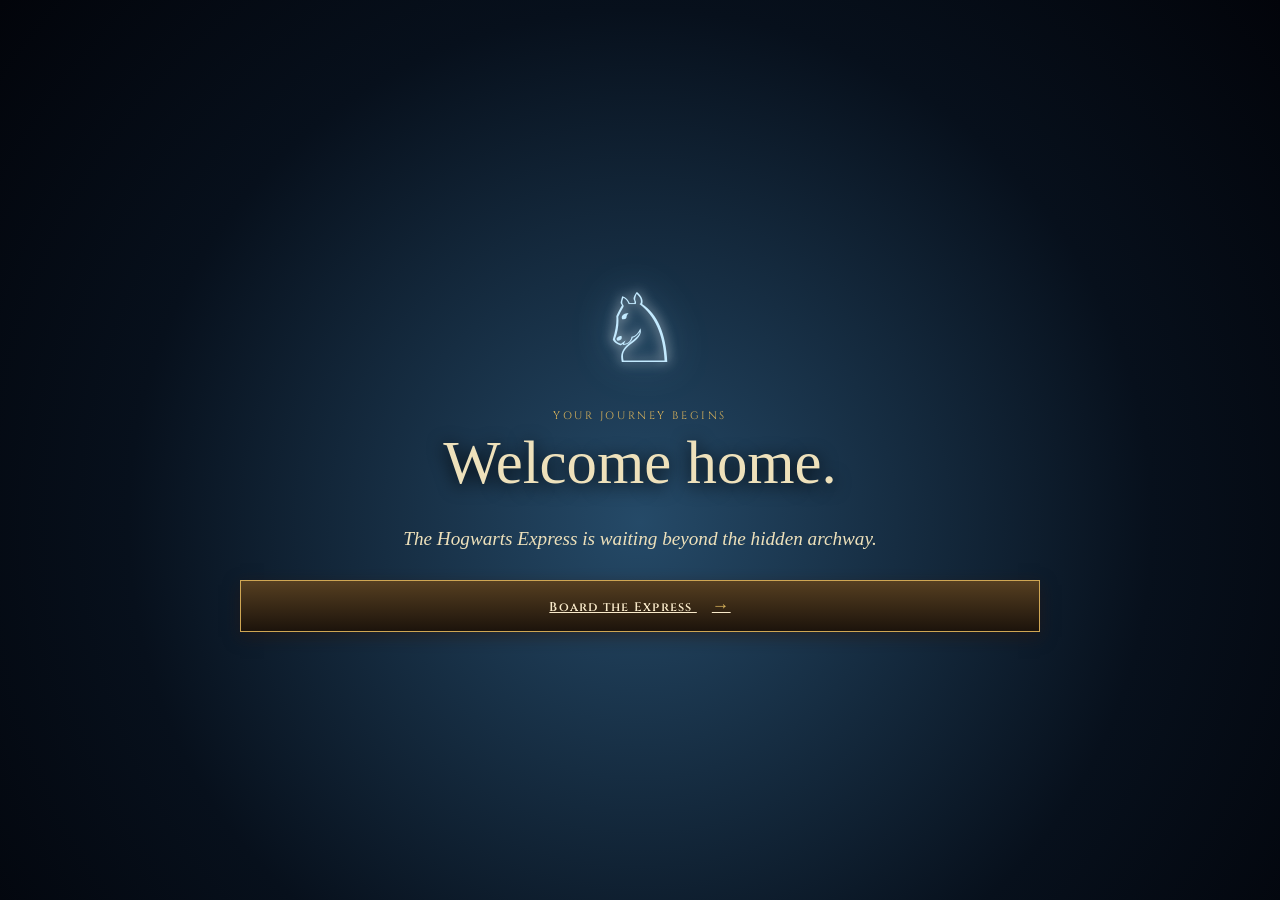
==== journey.html @ 6a957dc5 "Add initial HTML pages and styles for Hogwarts journey and sorting ceremony - Created journey.html f" ====
<!doctype html><html lang="en"><head><meta charset="UTF-8"><meta name="viewport" content="width=device-width,initial-scale=1"><title>Begin Your Journey</title><link rel="preconnect" href="https://fonts.googleapis.com"><link rel="preconnect" href="https://fonts.gstatic.com" crossorigin><link href="https://fonts.googleapis.com/css2?family=Cinzel:wght@500;600;700&family=IM+Fell+English:ital@0;1&family=Parisienne&display=swap" rel="stylesheet"><link rel="stylesheet" href="style.css"><link rel="stylesheet" href="pages.css"></head><body><main class="page-stage journey-stage"><section class="finale standalone"><div class="patronus">♘</div><p class="eyebrow">YOUR JOURNEY BEGINS</p><h1 id="houseWelcome">Welcome home.</h1><p>The Hogwarts Express is waiting beyond the hidden archway.</p><a class="journey-button" href="platform.html">Board the Express <span>→</span></a></section></main><script>const h=new URLSearchParams(location.search).get('house');if(h){document.body.classList.add(h);document.querySelector('#houseWelcome').textContent=`Welcome to ${h[0].toUpperCase()+h.slice(1)}.`}</script></body></html>
---- style.css ----
:root{--gold:#d9b35b;--cream:#eee1bb;--ink:#22160d;--house:#7a1e27}*{box-sizing:border-box}body{margin:0;min-height:100vh;overflow:hidden;background:#02040c;color:var(--cream);font-family:Cinzel,serif}.scene{position:relative;min-height:100vh;overflow:hidden;background:radial-gradient(circle at 72% 17%,#334165 0 1%,transparent 15%),radial-gradient(ellipse at bottom,#17213a,#070b19 55%,#02030a);transition:background 1s}.stars{position:absolute;inset:0;background-image:radial-gradient(#fff 1px,transparent 1.8px),radial-gradient(#b8d4ff 1px,transparent 1.5px);background-size:95px 95px,137px 137px;opacity:.65;animation:twinkle 4s infinite}.moon{position:absolute;top:8%;right:16%;width:clamp(100px,15vw,210px);aspect-ratio:1;border-radius:50%;background:radial-gradient(circle at 37% 31%,#fffbe4,#e3ddc3 35%,#a8a28f 67%,#716f6a);box-shadow:0 0 38px #ecf2ff80,0 0 120px #7894d755}.cloud,.fog{position:absolute;border-radius:50%;filter:blur(20px);background:#b7c8e526}.cloud{width:45vw;height:12vh}.cloud.one{top:18%;left:-12%;animation:drift 20s linear infinite}.cloud.two{top:35%;right:-20%;animation:drift 25s linear infinite reverse}.fog{bottom:0;width:70vw;height:18vh;animation:drift 18s ease-in-out infinite alternate}.castle{position:absolute;bottom:17%;left:50%;width:min(64vw,720px);height:29vh;transform:translateX(-50%);background:#050713;clip-path:polygon(0 100%,0 70%,6% 70%,6% 53%,10% 53%,12% 21%,15% 53%,20% 53%,20% 70%,27% 70%,27% 36%,31% 36%,33% 4%,36% 36%,43% 36%,43% 58%,51% 58%,51% 26%,55% 26%,57% 0,59% 26%,64% 26%,64% 51%,70% 51%,70% 31%,74% 31%,76% 9%,78% 31%,83% 31%,83% 61%,91% 61%,91% 43%,94% 43%,96% 20%,98% 43%,100% 43%,100% 100%)}.castle i{position:absolute;width:4px;height:7px;background:#f4c96e;box-shadow:0 0 7px #f4c96e}.castle i:nth-child(1){left:33%;top:48%}.castle i:nth-child(2){left:47%;top:57%}.castle i:nth-child(3){left:58%;top:38%}.castle i:nth-child(4){left:73%;top:49%}.castle i:nth-child(5){left:15%;top:67%}.castle i:nth-child(6){left:87%;top:62%}.candles span{position:absolute;width:3px;height:26px;background:#e8d9a5;box-shadow:0 -11px 12px 5px #ffc765a8,0 0 14px #ffe7a5;animation:float 4s ease-in-out infinite}.candles span:nth-child(1){left:10%;top:26%}.candles span:nth-child(2){left:22%;top:14%;animation-delay:-1s}.candles span:nth-child(3){right:27%;top:39%;animation-delay:-2s}.candles span:nth-child(4){right:8%;top:28%;animation-delay:-3s}.candles span:nth-child(5){left:39%;top:19%}.masthead{position:absolute;z-index:3;top:36px;left:50%;transform:translateX(-50%);text-align:center;letter-spacing:.26em;text-shadow:0 2px 15px #000}.masthead p{margin:0;font-size:clamp(.65rem,1.2vw,.9rem)}.masthead small,.arrival-note,.open-hint{font:italic .85rem 'IM Fell English',serif}.masthead>span{color:var(--gold);font-size:1.45rem}.arrival-note,.open-hint{position:absolute;z-index:6;bottom:8vh;left:0;width:100%;margin:0;text-align:center;font-size:clamp(1rem,2vw,1.25rem);letter-spacing:.08em;transition:opacity .5s}.owl-flight{position:absolute;z-index:5;top:-15vh;left:3vw;width:180px;height:185px;transform:scale(.1);opacity:0;animation:owl-approach 7.5s cubic-bezier(.16,.72,.32,1) 1.4s forwards}.owl{position:absolute;inset:0;filter:drop-shadow(0 10px 11px #0009)}.owl-body{position:absolute;z-index:2;left:42px;top:25px;width:95px;height:103px;border-radius:48%;background:radial-gradient(circle at 35% 22%,#fff 0 5%,#dce0df 43%,#a4a9ae);box-shadow:inset -14px -8px 16px #6e747a70}.owl-face{position:absolute;left:14px;top:14px;width:66px;height:47px;border-radius:50%;background:#f5f2e7}.eye{position:absolute;top:12px;width:18px;height:18px;border:4px solid #d0a642;border-radius:50%;background:#16130e;box-shadow:inset 4px 3px #fff,0 0 7px #e5b84b}.left-eye{left:10px}.right-eye{right:10px}.beak{position:absolute;left:28px;bottom:-3px;border-left:6px solid transparent;border-right:6px solid transparent;border-top:11px solid #bd9a64}.wing{position:absolute;z-index:1;top:20px;width:70px;height:115px;border-radius:65% 15% 55% 40%;background:linear-gradient(90deg,#aeb4b6,#f6f5ee 72%,#92989e);transform-origin:50% 15%;animation:flap .55s ease-in-out infinite alternate}.wing.left{left:0;transform:rotate(-29deg)}.wing.right{right:0;transform:scaleX(-1) rotate(-29deg);animation-delay:-.22s}.talons{position:absolute;z-index:3;left:82px;bottom:3px;width:23px;height:21px;border-bottom:2px solid #8b7654;border-radius:50%}.delivered-envelope{position:absolute;z-index:5;left:46px;top:122px;width:104px;height:70px;padding:15px 7px 3px;background:#e4cb95;border:1px solid #8f6e42;color:#382514;text-align:center;font:10px 'IM Fell English',serif;box-shadow:0 8px 10px #0007;transform:rotate(-5deg)}.delivered-envelope b,.card-wax{position:absolute;display:grid;place-items:center;border-radius:50%;color:#e9b7a0;background:#722027;box-shadow:inset 2px 2px #bf625a80,0 1px 3px #0008;font:bold 12px 'IM Fell English',serif}.delivered-envelope b{bottom:6px;left:45px;width:18px;height:18px}.feather{position:absolute;color:#f1f3ec;font-size:15px;opacity:0;animation:feather 2s ease-in infinite}.feather.one{left:-35px;top:70px}.feather.two{right:-25px;top:60px;animation-delay:1s}.experience{position:relative;z-index:9;min-height:100vh;display:grid;place-items:center;pointer-events:none}.envelope-card{position:absolute;top:52%;left:50%;width:270px;height:174px;border:0;background:linear-gradient(145deg,#ebd8a1,#c8a56c);box-shadow:0 21px 28px #000a;transform:translate(-50%,-50%) scale(.7);opacity:0;cursor:pointer;pointer-events:auto;transition:.3s;animation:deliver .8s ease-out 8.5s forwards}.envelope-card:before,.card-flap{content:"";position:absolute;inset:0;background:linear-gradient(35deg,transparent 49%,#a77d48 50% 51%,transparent 52%),linear-gradient(-35deg,transparent 49%,#a77d48 50% 51%,transparent 52%)}.card-flap{clip-path:polygon(0 0,100% 0,50% 60%);background:#e4cc91;border-bottom:1px solid #a77d48}.card-letter{position:absolute;z-index:2;top:29px;left:30px;width:210px;height:112px;padding-top:57px;color:#543718;background:#f5ebc9;font:italic 1rem 'IM Fell English',serif;transition:.35s}.card-wax{z-index:4;left:calc(50% - 18px);top:77px;width:36px;height:36px}.envelope-card:hover{transform:translate(-50%,-54%) scale(.75);filter:brightness(1.12) drop-shadow(0 0 18px #eecf75)}.envelope-card:hover .card-letter{transform:translateY(-24px)}.open-hint{bottom:calc(50% - 145px);opacity:0;animation:show 1s ease 9s forwards}.letter{position:absolute;z-index:12;top:50%;left:50%;width:min(630px,90vw);max-height:88vh;overflow:auto;padding:42px clamp(29px,7vw,70px);color:var(--ink);background:radial-gradient(#8b633619 1px,transparent 1px),linear-gradient(90deg,#e2c993,#f8edca 7%,#f5e8c2 93%,#d8b879);background-size:5px 5px,100%;box-shadow:0 24px 60px #000c;opacity:0;pointer-events:none;transform:translate(-50%,-46%) scale(.3) rotate(-8deg);transition:.75s cubic-bezier(.15,.9,.3,1)}.letter:before{content:"";position:absolute;inset:9px;border:1px solid #a47740;pointer-events:none}.letter.is-open{opacity:1;pointer-events:auto;transform:translate(-50%,-50%) scale(1) rotate(-.4deg)}.letter-crest{position:relative;color:#8b652f;text-align:center;font-size:1.65rem}.letter-crest small{display:inline-grid;place-items:center;width:34px;height:34px;margin:0 8px;border:2px solid #8b652f;border-radius:50%;font-size:1rem}.letter-kicker{position:relative;margin:9px 0 27px;text-align:center;font-size:.65rem;font-weight:bold;letter-spacing:.12em}.letter-copy{position:relative;font:1.24rem/1.42 'IM Fell English',serif}.letter-copy p{margin:0 0 17px}.date{text-align:right;font-size:.9rem}.salutation{font-size:1.35rem}.signature{margin-top:29px!important}.signature span{font:2.1rem Parisienne,cursive;color:#563217}.ink-line{opacity:0}.letter.is-open .ink-line{animation:ink 1s steps(34,end) forwards}.letter.is-open .ink-line:nth-child(1){animation-delay:.65s}.letter.is-open .ink-line:nth-child(2){animation-delay:1.4s}.letter.is-open .ink-line:nth-child(3){animation-delay:2.2s}.letter.is-open .ink-line:nth-child(4){animation-delay:3.1s}.letter.is-open .ink-line:nth-child(5){animation-delay:3.8s}.letter-close{position:absolute;right:17px;top:13px;z-index:3;border:0;background:transparent;color:#624421;font-size:1.8rem;cursor:pointer}.journey-button{position:relative;display:block;margin:30px auto 0;padding:13px 22px;border:1px solid #cfa653;color:#f9eaca;background:linear-gradient(#563f21,#1c130b);font:600 .78rem Cinzel,serif;letter-spacing:.1em;cursor:pointer;box-shadow:0 5px 15px #2b160d80;transition:.25s}.journey-button:hover{transform:translateY(-3px)}.journey-button span{padding-left:15px;color:var(--gold);font-size:1.1rem}.sorting,.finale{position:absolute;z-index:11;top:50%;left:50%;width:min(800px,92vw);text-align:center;opacity:0;pointer-events:none;transform:translate(-50%,-46%) scale(.9);transition:.7s}.sorting.is-visible,.finale.is-visible{opacity:1;pointer-events:auto;transform:translate(-50%,-50%) scale(1)}.eyebrow{color:var(--gold);font-size:.67rem;letter-spacing:.24em}.sorting h1,.finale h1{margin:10px 0 34px;font:clamp(2rem,5vw,3.8rem)/1 'IM Fell English',serif;text-shadow:0 3px 18px #000}.house-grid{display:grid;grid-template-columns:repeat(4,1fr);gap:14px}.house-grid button{min-height:170px;border:1px solid #ffffff32;color:#f9edcf;background:#11182bc9;cursor:pointer;transition:.25s}.house-grid button:hover{transform:translateY(-8px);border-color:#e7c26e}.house-grid b{display:grid;place-items:center;width:48px;height:48px;margin:0 auto 12px;border:1px solid #e4c36e;border-radius:50%;color:#e4c36e;font:1.8rem 'IM Fell English',serif}.house-grid span,.house-grid small{display:block}.house-grid small{margin-top:5px;color:#c9bd9d;font:italic .8rem 'IM Fell English',serif}.finale p:not(.eyebrow){font:italic 1.2rem 'IM Fell English',serif}.patronus{color:#c3eaff;font-size:6rem;text-shadow:0 0 12px #fff,0 0 38px #74ccff;animation:patronus 2s infinite}.platform{position:absolute;z-index:20;inset:0;display:grid;place-content:center;text-align:center;opacity:0;pointer-events:none;background:radial-gradient(ellipse at 48% 52%,#593b2c,#19111a 52%,#050409)}.platform.is-visible{opacity:1;pointer-events:auto;transition:1.2s}.platform-sign{margin:auto;width:104px;height:104px;border:5px solid #eee1ba;border-radius:50%;color:#eee1ba;background:#241f42;font:4rem/92px 'IM Fell English',serif}.platform-sign span{font-size:1.8rem}.train{display:flex;gap:8px;margin:45px 0 15px}.train i{display:block;width:120px;height:68px;border:4px solid #8e4434;border-radius:12px 18px 0 0;background:linear-gradient(#4a2022 0 20%,#b48556 22% 28%,#1c1113 30%)}.platform p{font:italic 1.3rem 'IM Fell English',serif}@keyframes owl-approach{0%{opacity:0;transform:scale(.08)}10%{opacity:1}55%{transform:translate(45vw,30vh) scale(.55)}78%,91%{opacity:1;transform:translate(41vw,37vh) scale(1)}100%{opacity:0;transform:translate(82vw,8vh) scale(.7)}}@keyframes flap{to{transform:rotate(24deg)}}@keyframes feather{30%{opacity:.8}100%{transform:translate(-40px,100px) rotate(220deg);opacity:0}}@keyframes deliver{to{opacity:1;transform:translate(-50%,-50%) scale(1)}}@keyframes show{to{opacity:1}}@keyframes ink{to{opacity:1}}@keyframes float{50%{transform:translateY(-13px)}}@keyframes drift{to{transform:translateX(15vw)}}@keyframes twinkle{50%{opacity:.35}}@keyframes patronus{50%{transform:scale(1.08);opacity:.7}}.scene.gryffindor{background:radial-gradient(circle,#68232d,#17060a 70%)}.scene.ravenclaw{background:radial-gradient(circle,#19486d,#050b1c 70%)}.scene.hufflepuff{background:radial-gradient(circle,#5f4916,#100f08 70%)}.scene.slytherin{background:radial-gradient(circle,#154834,#04100b 70%)}.sr-only{position:absolute;width:1px;height:1px;overflow:hidden;clip:rect(0,0,0,0)}@media(max-width:650px){.masthead{top:23px}.moon{right:7%;top:10%}.castle{width:110vw;height:24vh;bottom:19%}.house-grid{grid-template-columns:repeat(2,1fr)}.house-grid button{min-height:125px}.owl-flight{left:-20vw}.letter{padding:36px 27px}.letter-copy{font-size:1.08rem}}@media(prefers-reduced-motion:reduce){*,*:before,*:after{animation-duration:.01ms!important;animation-iteration-count:1!important;transition-duration:.01ms!important}.owl-flight{display:none}.envelope-card{opacity:1;transform:translate(-50%,-50%)}}
---- pages.css ----
/* Real castle photograph: Alnwick Castle during full moon, Lcpower08, CC BY-SA 4.0. */
.castle-image{position:absolute;inset:0;background:linear-gradient(180deg,#02050a33 20%,#02030ad9 88%),url('assets/alnwick-castle-moon.jpg') center 63%/cover no-repeat;filter:saturate(.62) contrast(1.12) brightness(.72);animation:castle-zoom 19s ease-in-out infinite alternate}.castle{opacity:.12;mix-blend-mode:screen}.arrival-scene .owl-flight{top:39vh;left:47vw;transform:scale(.12);animation:castle-owl-flight 8.5s cubic-bezier(.16,.72,.32,1) 1.1s forwards}.arrival-scene .owl-flight:after{content:'';position:absolute;inset:-60px;background:radial-gradient(circle,#d6e9ff35,transparent 65%);animation:owl-aura 1.8s ease-in-out infinite}.page-stage{min-height:100vh;display:grid;place-items:center;overflow:hidden;padding:30px;background:#070b19;color:var(--cream)}.parchment-stage{background:radial-gradient(#061227aa,#050711e8),url('assets/alnwick-castle-moon.jpg') center/cover}.sorting-stage{background:radial-gradient(#050914cc,#050711f2),url('assets/alnwick-castle-moon.jpg') center/cover}.journey-stage{background:radial-gradient(circle at 50% 58%,#254a68,#07101c 62%,#02040a)}.platform-stage{background:radial-gradient(ellipse at 48% 52%,#593b2c,#19111a 52%,#050409)}.page-letter{position:relative;top:auto;left:auto;transform:none!important;opacity:1;pointer-events:auto}.page-letter .journey-button,.permanent .journey-button{color:#f9eaca;text-decoration:none;text-align:center}.back-link{position:fixed;z-index:20;top:22px;left:22px;color:#f6e5bb;text-decoration:none;font:italic 1rem 'IM Fell English',serif;opacity:.8}.standalone{position:relative;top:auto;left:auto;opacity:1;pointer-events:auto;transform:none!important}.house-grid a{display:block;min-height:170px;padding:36px 10px;border:1px solid #ffffff32;color:#f9edcf;background:#11182bc9;text-decoration:none;transition:.25s}.house-grid a:hover{transform:translateY(-8px);border-color:#e7c26e;box-shadow:0 16px 35px #000a}.permanent{position:relative;inset:auto;display:grid;opacity:1;pointer-events:auto;background:none}.gryffindor .journey-stage{background:radial-gradient(circle,#68232d,#17060a 70%)}.ravenclaw .journey-stage{background:radial-gradient(circle,#19486d,#050b1c 70%)}.hufflepuff .journey-stage{background:radial-gradient(circle,#5f4916,#100f08 70%)}.slytherin .journey-stage{background:radial-gradient(circle,#154834,#04100b 70%)}@keyframes castle-owl-flight{0%{opacity:0;transform:scale(.1) translate(0,0)}8%{opacity:1}35%{transform:translate(-8vw,-14vh) scale(.32)}63%{transform:translate(-20vw,-25vh) scale(.68)}82%{opacity:1;transform:translate(-27vw,-28vh) scale(1.12)}100%{opacity:0;transform:translate(30vw,-65vh) scale(.7)}}@keyframes castle-zoom{to{transform:scale(1.07)}}@keyframes owl-aura{50%{transform:scale(1.2);opacity:.3}}@media(max-width:650px){.arrival-scene .owl-flight{left:38vw;top:42vh}.page-stage{padding:18px}.house-grid a{min-height:125px;padding:22px 6px}.back-link{top:14px;left:14px}}
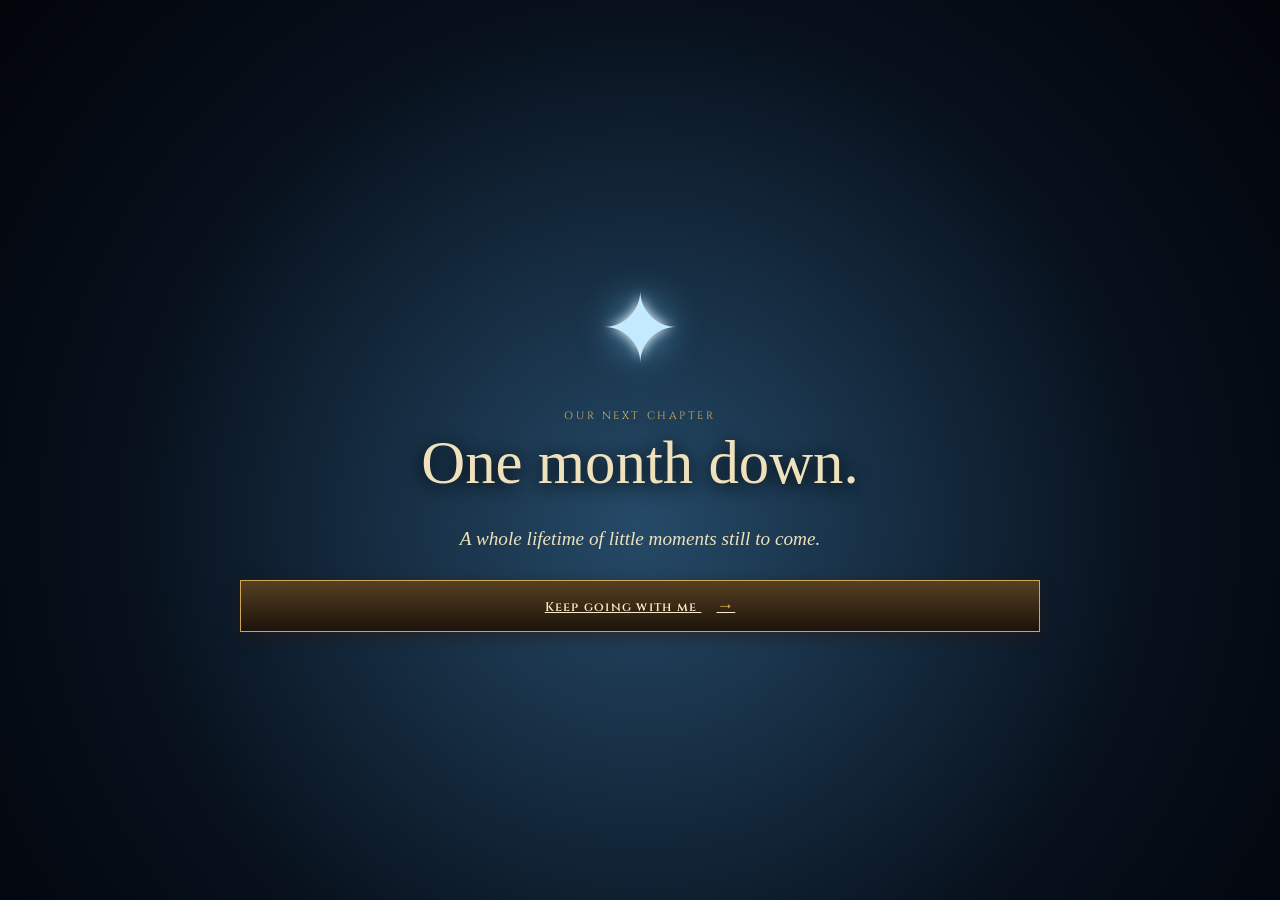
==== commit e187e513: "Update HTML files for one month anniversary theme" ====
--- a/journey.html
+++ b/journey.html
@@ -1 +1 @@
-<!doctype html><html lang="en"><head><meta charset="UTF-8"><meta name="viewport" content="width=device-width,initial-scale=1"><title>Begin Your Journey</title><link rel="preconnect" href="https://fonts.googleapis.com"><link rel="preconnect" href="https://fonts.gstatic.com" crossorigin><link href="https://fonts.googleapis.com/css2?family=Cinzel:wght@500;600;700&family=IM+Fell+English:ital@0;1&family=Parisienne&display=swap" rel="stylesheet"><link rel="stylesheet" href="style.css"><link rel="stylesheet" href="pages.css"></head><body><main class="page-stage journey-stage"><section class="finale standalone"><div class="patronus">♘</div><p class="eyebrow">YOUR JOURNEY BEGINS</p><h1 id="houseWelcome">Welcome home.</h1><p>The Hogwarts Express is waiting beyond the hidden archway.</p><a class="journey-button" href="platform.html">Board the Express <span>→</span></a></section></main><script>const h=new URLSearchParams(location.search).get('house');if(h){document.body.classList.add(h);document.querySelector('#houseWelcome').textContent=`Welcome to ${h[0].toUpperCase()+h.slice(1)}.`}</script></body></html>
+<!doctype html><html lang="en"><head><meta charset="UTF-8"><meta name="viewport" content="width=device-width,initial-scale=1"><title>Our Next Chapter</title><link rel="preconnect" href="https://fonts.googleapis.com"><link rel="stylesheet" href="https://fonts.googleapis.com/css2?family=Cinzel:wght@500;600;700&family=IM+Fell+English:ital@0;1&family=Parisienne&display=swap"><link rel="stylesheet" href="style.css"><link rel="stylesheet" href="pages.css"></head><body><main class="page-stage journey-stage"><section class="finale standalone"><div class="patronus">✦</div><p class="eyebrow">OUR NEXT CHAPTER</p><h1 id="houseWelcome">One month down.</h1><p id="journeyCopy">A whole lifetime of little moments still to come.</p><a class="journey-button" href="platform.html">Keep going with me <span>→</span></a></section></main><script>const h=new URLSearchParams(location.search).get('house');const copy={gryffindor:'For every brave adventure we have yet to take.',ravenclaw:'For every late-night thought I cannot wait to share.',hufflepuff:'For every quiet, comfortable moment beside you.',slytherin:'For every beautiful plan we will make together.'};if(h){document.querySelector('#journeyCopy').textContent=copy[h]||copy.hufflepuff}</script></body></html>
--- a/style.css
+++ b/style.css
@@ -1 +1 @@
-:root{--gold:#d9b35b;--cream:#eee1bb;--ink:#22160d;--house:#7a1e27}*{box-sizing:border-box}body{margin:0;min-height:100vh;overflow:hidden;background:#02040c;color:var(--cream);font-family:Cinzel,serif}.scene{position:relative;min-height:100vh;overflow:hidden;background:radial-gradient(circle at 72% 17%,#334165 0 1%,transparent 15%),radial-gradient(ellipse at bottom,#17213a,#070b19 55%,#02030a);transition:background 1s}.stars{position:absolute;inset:0;background-image:radial-gradient(#fff 1px,transparent 1.8px),radial-gradient(#b8d4ff 1px,transparent 1.5px);background-size:95px 95px,137px 137px;opacity:.65;animation:twinkle 4s infinite}.moon{position:absolute;top:8%;right:16%;width:clamp(100px,15vw,210px);aspect-ratio:1;border-radius:50%;background:radial-gradient(circle at 37% 31%,#fffbe4,#e3ddc3 35%,#a8a28f 67%,#716f6a);box-shadow:0 0 38px #ecf2ff80,0 0 120px #7894d755}.cloud,.fog{position:absolute;border-radius:50%;filter:blur(20px);background:#b7c8e526}.cloud{width:45vw;height:12vh}.cloud.one{top:18%;left:-12%;animation:drift 20s linear infinite}.cloud.two{top:35%;right:-20%;animation:drift 25s linear infinite reverse}.fog{bottom:0;width:70vw;height:18vh;animation:drift 18s ease-in-out infinite alternate}.castle{position:absolute;bottom:17%;left:50%;width:min(64vw,720px);height:29vh;transform:translateX(-50%);background:#050713;clip-path:polygon(0 100%,0 70%,6% 70%,6% 53%,10% 53%,12% 21%,15% 53%,20% 53%,20% 70%,27% 70%,27% 36%,31% 36%,33% 4%,36% 36%,43% 36%,43% 58%,51% 58%,51% 26%,55% 26%,57% 0,59% 26%,64% 26%,64% 51%,70% 51%,70% 31%,74% 31%,76% 9%,78% 31%,83% 31%,83% 61%,91% 61%,91% 43%,94% 43%,96% 20%,98% 43%,100% 43%,100% 100%)}.castle i{position:absolute;width:4px;height:7px;background:#f4c96e;box-shadow:0 0 7px #f4c96e}.castle i:nth-child(1){left:33%;top:48%}.castle i:nth-child(2){left:47%;top:57%}.castle i:nth-child(3){left:58%;top:38%}.castle i:nth-child(4){left:73%;top:49%}.castle i:nth-child(5){left:15%;top:67%}.castle i:nth-child(6){left:87%;top:62%}.candles span{position:absolute;width:3px;height:26px;background:#e8d9a5;box-shadow:0 -11px 12px 5px #ffc765a8,0 0 14px #ffe7a5;animation:float 4s ease-in-out infinite}.candles span:nth-child(1){left:10%;top:26%}.candles span:nth-child(2){left:22%;top:14%;animation-delay:-1s}.candles span:nth-child(3){right:27%;top:39%;animation-delay:-2s}.candles span:nth-child(4){right:8%;top:28%;animation-delay:-3s}.candles span:nth-child(5){left:39%;top:19%}.masthead{position:absolute;z-index:3;top:36px;left:50%;transform:translateX(-50%);text-align:center;letter-spacing:.26em;text-shadow:0 2px 15px #000}.masthead p{margin:0;font-size:clamp(.65rem,1.2vw,.9rem)}.masthead small,.arrival-note,.open-hint{font:italic .85rem 'IM Fell English',serif}.masthead>span{color:var(--gold);font-size:1.45rem}.arrival-note,.open-hint{position:absolute;z-index:6;bottom:8vh;left:0;width:100%;margin:0;text-align:center;font-size:clamp(1rem,2vw,1.25rem);letter-spacing:.08em;transition:opacity .5s}.owl-flight{position:absolute;z-index:5;top:-15vh;left:3vw;width:180px;height:185px;transform:scale(.1);opacity:0;animation:owl-approach 7.5s cubic-bezier(.16,.72,.32,1) 1.4s forwards}.owl{position:absolute;inset:0;filter:drop-shadow(0 10px 11px #0009)}.owl-body{position:absolute;z-index:2;left:42px;top:25px;width:95px;height:103px;border-radius:48%;background:radial-gradient(circle at 35% 22%,#fff 0 5%,#dce0df 43%,#a4a9ae);box-shadow:inset -14px -8px 16px #6e747a70}.owl-face{position:absolute;left:14px;top:14px;width:66px;height:47px;border-radius:50%;background:#f5f2e7}.eye{position:absolute;top:12px;width:18px;height:18px;border:4px solid #d0a642;border-radius:50%;background:#16130e;box-shadow:inset 4px 3px #fff,0 0 7px #e5b84b}.left-eye{left:10px}.right-eye{right:10px}.beak{position:absolute;left:28px;bottom:-3px;border-left:6px solid transparent;border-right:6px solid transparent;border-top:11px solid #bd9a64}.wing{position:absolute;z-index:1;top:20px;width:70px;height:115px;border-radius:65% 15% 55% 40%;background:linear-gradient(90deg,#aeb4b6,#f6f5ee 72%,#92989e);transform-origin:50% 15%;animation:flap .55s ease-in-out infinite alternate}.wing.left{left:0;transform:rotate(-29deg)}.wing.right{right:0;transform:scaleX(-1) rotate(-29deg);animation-delay:-.22s}.talons{position:absolute;z-index:3;left:82px;bottom:3px;width:23px;height:21px;border-bottom:2px solid #8b7654;border-radius:50%}.delivered-envelope{position:absolute;z-index:5;left:46px;top:122px;width:104px;height:70px;padding:15px 7px 3px;background:#e4cb95;border:1px solid #8f6e42;color:#382514;text-align:center;font:10px 'IM Fell English',serif;box-shadow:0 8px 10px #0007;transform:rotate(-5deg)}.delivered-envelope b,.card-wax{position:absolute;display:grid;place-items:center;border-radius:50%;color:#e9b7a0;background:#722027;box-shadow:inset 2px 2px #bf625a80,0 1px 3px #0008;font:bold 12px 'IM Fell English',serif}.delivered-envelope b{bottom:6px;left:45px;width:18px;height:18px}.feather{position:absolute;color:#f1f3ec;font-size:15px;opacity:0;animation:feather 2s ease-in infinite}.feather.one{left:-35px;top:70px}.feather.two{right:-25px;top:60px;animation-delay:1s}.experience{position:relative;z-index:9;min-height:100vh;display:grid;place-items:center;pointer-events:none}.envelope-card{position:absolute;top:52%;left:50%;width:270px;height:174px;border:0;background:linear-gradient(145deg,#ebd8a1,#c8a56c);box-shadow:0 21px 28px #000a;transform:translate(-50%,-50%) scale(.7);opacity:0;cursor:pointer;pointer-events:auto;transition:.3s;animation:deliver .8s ease-out 8.5s forwards}.envelope-card:before,.card-flap{content:"";position:absolute;inset:0;background:linear-gradient(35deg,transparent 49%,#a77d48 50% 51%,transparent 52%),linear-gradient(-35deg,transparent 49%,#a77d48 50% 51%,transparent 52%)}.card-flap{clip-path:polygon(0 0,100% 0,50% 60%);background:#e4cc91;border-bottom:1px solid #a77d48}.card-letter{position:absolute;z-index:2;top:29px;left:30px;width:210px;height:112px;padding-top:57px;color:#543718;background:#f5ebc9;font:italic 1rem 'IM Fell English',serif;transition:.35s}.card-wax{z-index:4;left:calc(50% - 18px);top:77px;width:36px;height:36px}.envelope-card:hover{transform:translate(-50%,-54%) scale(.75);filter:brightness(1.12) drop-shadow(0 0 18px #eecf75)}.envelope-card:hover .card-letter{transform:translateY(-24px)}.open-hint{bottom:calc(50% - 145px);opacity:0;animation:show 1s ease 9s forwards}.letter{position:absolute;z-index:12;top:50%;left:50%;width:min(630px,90vw);max-height:88vh;overflow:auto;padding:42px clamp(29px,7vw,70px);color:var(--ink);background:radial-gradient(#8b633619 1px,transparent 1px),linear-gradient(90deg,#e2c993,#f8edca 7%,#f5e8c2 93%,#d8b879);background-size:5px 5px,100%;box-shadow:0 24px 60px #000c;opacity:0;pointer-events:none;transform:translate(-50%,-46%) scale(.3) rotate(-8deg);transition:.75s cubic-bezier(.15,.9,.3,1)}.letter:before{content:"";position:absolute;inset:9px;border:1px solid #a47740;pointer-events:none}.letter.is-open{opacity:1;pointer-events:auto;transform:translate(-50%,-50%) scale(1) rotate(-.4deg)}.letter-crest{position:relative;color:#8b652f;text-align:center;font-size:1.65rem}.letter-crest small{display:inline-grid;place-items:center;width:34px;height:34px;margin:0 8px;border:2px solid #8b652f;border-radius:50%;font-size:1rem}.letter-kicker{position:relative;margin:9px 0 27px;text-align:center;font-size:.65rem;font-weight:bold;letter-spacing:.12em}.letter-copy{position:relative;font:1.24rem/1.42 'IM Fell English',serif}.letter-copy p{margin:0 0 17px}.date{text-align:right;font-size:.9rem}.salutation{font-size:1.35rem}.signature{margin-top:29px!important}.signature span{font:2.1rem Parisienne,cursive;color:#563217}.ink-line{opacity:0}.letter.is-open .ink-line{animation:ink 1s steps(34,end) forwards}.letter.is-open .ink-line:nth-child(1){animation-delay:.65s}.letter.is-open .ink-line:nth-child(2){animation-delay:1.4s}.letter.is-open .ink-line:nth-child(3){animation-delay:2.2s}.letter.is-open .ink-line:nth-child(4){animation-delay:3.1s}.letter.is-open .ink-line:nth-child(5){animation-delay:3.8s}.letter-close{position:absolute;right:17px;top:13px;z-index:3;border:0;background:transparent;color:#624421;font-size:1.8rem;cursor:pointer}.journey-button{position:relative;display:block;margin:30px auto 0;padding:13px 22px;border:1px solid #cfa653;color:#f9eaca;background:linear-gradient(#563f21,#1c130b);font:600 .78rem Cinzel,serif;letter-spacing:.1em;cursor:pointer;box-shadow:0 5px 15px #2b160d80;transition:.25s}.journey-button:hover{transform:translateY(-3px)}.journey-button span{padding-left:15px;color:var(--gold);font-size:1.1rem}.sorting,.finale{position:absolute;z-index:11;top:50%;left:50%;width:min(800px,92vw);text-align:center;opacity:0;pointer-events:none;transform:translate(-50%,-46%) scale(.9);transition:.7s}.sorting.is-visible,.finale.is-visible{opacity:1;pointer-events:auto;transform:translate(-50%,-50%) scale(1)}.eyebrow{color:var(--gold);font-size:.67rem;letter-spacing:.24em}.sorting h1,.finale h1{margin:10px 0 34px;font:clamp(2rem,5vw,3.8rem)/1 'IM Fell English',serif;text-shadow:0 3px 18px #000}.house-grid{display:grid;grid-template-columns:repeat(4,1fr);gap:14px}.house-grid button{min-height:170px;border:1px solid #ffffff32;color:#f9edcf;background:#11182bc9;cursor:pointer;transition:.25s}.house-grid button:hover{transform:translateY(-8px);border-color:#e7c26e}.house-grid b{display:grid;place-items:center;width:48px;height:48px;margin:0 auto 12px;border:1px solid #e4c36e;border-radius:50%;color:#e4c36e;font:1.8rem 'IM Fell English',serif}.house-grid span,.house-grid small{display:block}.house-grid small{margin-top:5px;color:#c9bd9d;font:italic .8rem 'IM Fell English',serif}.finale p:not(.eyebrow){font:italic 1.2rem 'IM Fell English',serif}.patronus{color:#c3eaff;font-size:6rem;text-shadow:0 0 12px #fff,0 0 38px #74ccff;animation:patronus 2s infinite}.platform{position:absolute;z-index:20;inset:0;display:grid;place-content:center;text-align:center;opacity:0;pointer-events:none;background:radial-gradient(ellipse at 48% 52%,#593b2c,#19111a 52%,#050409)}.platform.is-visible{opacity:1;pointer-events:auto;transition:1.2s}.platform-sign{margin:auto;width:104px;height:104px;border:5px solid #eee1ba;border-radius:50%;color:#eee1ba;background:#241f42;font:4rem/92px 'IM Fell English',serif}.platform-sign span{font-size:1.8rem}.train{display:flex;gap:8px;margin:45px 0 15px}.train i{display:block;width:120px;height:68px;border:4px solid #8e4434;border-radius:12px 18px 0 0;background:linear-gradient(#4a2022 0 20%,#b48556 22% 28%,#1c1113 30%)}.platform p{font:italic 1.3rem 'IM Fell English',serif}@keyframes owl-approach{0%{opacity:0;transform:scale(.08)}10%{opacity:1}55%{transform:translate(45vw,30vh) scale(.55)}78%,91%{opacity:1;transform:translate(41vw,37vh) scale(1)}100%{opacity:0;transform:translate(82vw,8vh) scale(.7)}}@keyframes flap{to{transform:rotate(24deg)}}@keyframes feather{30%{opacity:.8}100%{transform:translate(-40px,100px) rotate(220deg);opacity:0}}@keyframes deliver{to{opacity:1;transform:translate(-50%,-50%) scale(1)}}@keyframes show{to{opacity:1}}@keyframes ink{to{opacity:1}}@keyframes float{50%{transform:translateY(-13px)}}@keyframes drift{to{transform:translateX(15vw)}}@keyframes twinkle{50%{opacity:.35}}@keyframes patronus{50%{transform:scale(1.08);opacity:.7}}.scene.gryffindor{background:radial-gradient(circle,#68232d,#17060a 70%)}.scene.ravenclaw{background:radial-gradient(circle,#19486d,#050b1c 70%)}.scene.hufflepuff{background:radial-gradient(circle,#5f4916,#100f08 70%)}.scene.slytherin{background:radial-gradient(circle,#154834,#04100b 70%)}.sr-only{position:absolute;width:1px;height:1px;overflow:hidden;clip:rect(0,0,0,0)}@media(max-width:650px){.masthead{top:23px}.moon{right:7%;top:10%}.castle{width:110vw;height:24vh;bottom:19%}.house-grid{grid-template-columns:repeat(2,1fr)}.house-grid button{min-height:125px}.owl-flight{left:-20vw}.letter{padding:36px 27px}.letter-copy{font-size:1.08rem}}@media(prefers-reduced-motion:reduce){*,*:before,*:after{animation-duration:.01ms!important;animation-iteration-count:1!important;transition-duration:.01ms!important}.owl-flight{display:none}.envelope-card{opacity:1;transform:translate(-50%,-50%)}}
+:root{--gold:#d9b35b;--cream:#eee1bb;--ink:#22160d;--house:#7a1e27}*{box-sizing:border-box}body{margin:0;min-height:100vh;overflow:hidden;background:#02040c;color:var(--cream);font-family:Cinzel,serif}.scene{position:relative;min-height:100vh;overflow:hidden;background:radial-gradient(circle at 72% 17%,#334165 0 1%,transparent 15%),radial-gradient(ellipse at bottom,#17213a,#070b19 55%,#02030a);transition:background 1s}.stars{position:absolute;inset:0;background-image:radial-gradient(#fff 1px,transparent 1.8px),radial-gradient(#b8d4ff 1px,transparent 1.5px);background-size:95px 95px,137px 137px;opacity:.65;animation:twinkle 4s infinite}.moon{position:absolute;top:8%;right:16%;width:clamp(100px,15vw,210px);aspect-ratio:1;border-radius:50%;background:radial-gradient(circle at 37% 31%,#fffbe4,#e3ddc3 35%,#a8a28f 67%,#716f6a);box-shadow:0 0 38px #ecf2ff80,0 0 120px #7894d755}.cloud,.fog{position:absolute;border-radius:50%;filter:blur(20px);background:#b7c8e526}.cloud{width:45vw;height:12vh}.cloud.one{top:18%;left:-12%;animation:drift 20s linear infinite}.cloud.two{top:35%;right:-20%;animation:drift 25s linear infinite reverse}.fog{bottom:0;width:70vw;height:18vh;animation:drift 18s ease-in-out infinite alternate}.castle{position:absolute;bottom:17%;left:50%;width:min(64vw,720px);height:29vh;transform:translateX(-50%);background:#050713;clip-path:polygon(0 100%,0 70%,6% 70%,6% 53%,10% 53%,12% 21%,15% 53%,20% 53%,20% 70%,27% 70%,27% 36%,31% 36%,33% 4%,36% 36%,43% 36%,43% 58%,51% 58%,51% 26%,55% 26%,57% 0,59% 26%,64% 26%,64% 51%,70% 51%,70% 31%,74% 31%,76% 9%,78% 31%,83% 31%,83% 61%,91% 61%,91% 43%,94% 43%,96% 20%,98% 43%,100% 43%,100% 100%)}.castle i{position:absolute;width:4px;height:7px;background:#f4c96e;box-shadow:0 0 7px #f4c96e}.castle i:nth-child(1){left:33%;top:48%}.castle i:nth-child(2){left:47%;top:57%}.castle i:nth-child(3){left:58%;top:38%}.castle i:nth-child(4){left:73%;top:49%}.castle i:nth-child(5){left:15%;top:67%}.castle i:nth-child(6){left:87%;top:62%}.candles span{position:absolute;width:3px;height:26px;background:#e8d9a5;box-shadow:0 -11px 12px 5px #ffc765a8,0 0 14px #ffe7a5;animation:float 4s ease-in-out infinite}.candles span:nth-child(1){left:10%;top:26%}.candles span:nth-child(2){left:22%;top:14%;animation-delay:-1s}.candles span:nth-child(3){right:27%;top:39%;animation-delay:-2s}.candles span:nth-child(4){right:8%;top:28%;animation-delay:-3s}.candles span:nth-child(5){left:39%;top:19%}.masthead{position:absolute;z-index:3;top:36px;left:50%;transform:translateX(-50%);text-align:center;letter-spacing:.26em;text-shadow:0 2px 15px #000}.masthead p{margin:0;font-size:clamp(.65rem,1.2vw,.9rem)}.masthead small,.arrival-note,.open-hint{font:italic .85rem 'IM Fell English',serif}.masthead>span{color:var(--gold);font-size:1.45rem}.arrival-note,.open-hint{position:absolute;z-index:6;bottom:8vh;left:0;width:100%;margin:0;text-align:center;font-size:clamp(1rem,2vw,1.25rem);letter-spacing:.08em;transition:opacity .5s}.owl-flight{position:absolute;z-index:5;top:-15vh;left:3vw;width:180px;height:185px;transform:scale(.1);opacity:0;animation:owl-approach 7.5s cubic-bezier(.16,.72,.32,1) 1.4s forwards}.owl{position:absolute;inset:0;filter:drop-shadow(0 10px 11px #0009)}.owl-body{position:absolute;z-index:2;left:42px;top:25px;width:95px;height:103px;border-radius:48%;background:radial-gradient(circle at 35% 22%,#fff 0 5%,#dce0df 43%,#a4a9ae);box-shadow:inset -14px -8px 16px #6e747a70}.owl-face{position:absolute;left:14px;top:14px;width:66px;height:47px;border-radius:50%;background:#f5f2e7}.eye{position:absolute;top:12px;width:18px;height:18px;border:4px solid #d0a642;border-radius:50%;background:#16130e;box-shadow:inset 4px 3px #fff,0 0 7px #e5b84b}.left-eye{left:10px}.right-eye{right:10px}.beak{position:absolute;left:28px;bottom:-3px;border-left:6px solid transparent;border-right:6px solid transparent;border-top:11px solid #bd9a64}.wing{position:absolute;z-index:1;top:20px;width:70px;height:115px;border-radius:65% 15% 55% 40%;background:linear-gradient(90deg,#aeb4b6,#f6f5ee 72%,#92989e);transform-origin:50% 15%;animation:flap .55s ease-in-out infinite alternate}.wing.left{left:0;transform:rotate(-29deg)}.wing.right{right:0;transform:scaleX(-1) rotate(-29deg);animation-delay:-.22s}.talons{position:absolute;z-index:3;left:82px;bottom:3px;width:23px;height:21px;border-bottom:2px solid #8b7654;border-radius:50%}.delivered-envelope{position:absolute;z-index:5;left:46px;top:122px;width:104px;height:70px;padding:15px 7px 3px;background:#e4cb95;border:1px solid #8f6e42;color:#382514;text-align:center;font:10px 'IM Fell English',serif;box-shadow:0 8px 10px #0007;transform:rotate(-5deg)}.delivered-envelope b,.card-wax{position:absolute;display:grid;place-items:center;border-radius:50%;color:#e9b7a0;background:#722027;box-shadow:inset 2px 2px #bf625a80,0 1px 3px #0008;font:bold 12px 'IM Fell English',serif}.delivered-envelope b{bottom:6px;left:45px;width:18px;height:18px}.feather{position:absolute;color:#f1f3ec;font-size:15px;opacity:0;animation:feather 2s ease-in infinite}.feather.one{left:-35px;top:70px}.feather.two{right:-25px;top:60px;animation-delay:1s}.experience{position:relative;z-index:9;min-height:100vh;display:grid;place-items:center;pointer-events:none}.envelope-card{position:absolute;top:52%;left:50%;width:270px;height:174px;border:0;background:linear-gradient(145deg,#ebd8a1,#c8a56c);box-shadow:0 21px 28px #000a;transform:translate(-50%,-50%) scale(.7);opacity:0;cursor:pointer;pointer-events:auto;transition:.3s;animation:deliver .8s ease-out 8.5s forwards}.envelope-card:before,.card-flap{content:"";position:absolute;inset:0;background:linear-gradient(35deg,transparent 49%,#a77d48 50% 51%,transparent 52%),linear-gradient(-35deg,transparent 49%,#a77d48 50% 51%,transparent 52%)}.card-flap{clip-path:polygon(0 0,100% 0,50% 60%);background:#e4cc91;border-bottom:1px solid #a77d48}.card-letter{position:absolute;z-index:2;top:29px;left:30px;width:210px;height:112px;padding-top:57px;color:#543718;background:#f5ebc9;font:italic 1rem 'IM Fell English',serif;transition:.35s}.card-wax{z-index:4;left:calc(50% - 18px);top:77px;width:36px;height:36px}.envelope-card:hover{transform:translate(-50%,-54%) scale(.75);filter:brightness(1.12) drop-shadow(0 0 18px #eecf75)}.envelope-card:hover .card-letter{transform:translateY(-24px)}.open-hint{bottom:calc(50% - 145px);opacity:0;animation:show 1s ease 9s forwards}.letter{position:absolute;z-index:12;top:50%;left:50%;width:min(630px,90vw);max-height:88vh;overflow:auto;padding:42px clamp(29px,7vw,70px);color:var(--ink);background:radial-gradient(#8b633619 1px,transparent 1px),linear-gradient(90deg,#e2c993,#f8edca 7%,#f5e8c2 93%,#d8b879);background-size:5px 5px,100%;box-shadow:0 24px 60px #000c;opacity:0;pointer-events:none;transform:translate(-50%,-46%) scale(.3) rotate(-8deg);transition:.75s cubic-bezier(.15,.9,.3,1)}.letter:before{content:"";position:absolute;inset:9px;border:1px solid #a47740;pointer-events:none}.letter.is-open{opacity:1;pointer-events:auto;transform:translate(-50%,-50%) scale(1) rotate(-.4deg)}.letter-crest{position:relative;color:#8b652f;text-align:center;font-size:1.65rem}.letter-crest small{display:inline-grid;place-items:center;width:34px;height:34px;margin:0 8px;border:2px solid #8b652f;border-radius:50%;font-size:1rem}.letter-kicker{position:relative;margin:9px 0 27px;text-align:center;font-size:.65rem;font-weight:bold;letter-spacing:.12em}.letter-copy{position:relative;font:1.24rem/1.42 'IM Fell English',serif}.letter-copy p{margin:0 0 17px}.date{text-align:right;font-size:.9rem}.salutation{font-size:1.35rem}.signature{margin-top:29px!important}.signature span{font:2.1rem Parisienne,cursive;color:#563217}.ink-line{opacity:0}.letter.is-open .ink-line{animation:ink 1s steps(34,end) forwards}.letter.is-open .ink-line:nth-child(1){animation-delay:.65s}.letter.is-open .ink-line:nth-child(2){animation-delay:1.4s}.letter.is-open .ink-line:nth-child(3){animation-delay:2.2s}.letter.is-open .ink-line:nth-child(4){animation-delay:3.1s}.letter.is-open .ink-line:nth-child(5){animation-delay:3.8s}.letter-close{position:absolute;right:17px;top:13px;z-index:3;border:0;background:transparent;color:#624421;font-size:1.8rem;cursor:pointer}.journey-button{position:relative;display:block;margin:30px auto 0;padding:13px 22px;border:1px solid #cfa653;color:#f9eaca;background:linear-gradient(#563f21,#1c130b);font:600 .78rem Cinzel,serif;letter-spacing:.1em;cursor:pointer;box-shadow:0 5px 15px #2b160d80;transition:.25s}.journey-button:hover{transform:translateY(-3px)}.journey-button span{padding-left:15px;color:var(--gold);font-size:1.1rem}.sorting,.finale{position:absolute;z-index:11;top:50%;left:50%;width:min(800px,92vw);text-align:center;opacity:0;pointer-events:none;transform:translate(-50%,-46%) scale(.9);transition:.7s}.sorting.is-visible,.finale.is-visible{opacity:1;pointer-events:auto;transform:translate(-50%,-50%) scale(1)}.eyebrow{color:var(--gold);font-size:.67rem;letter-spacing:.24em}.sorting h1,.finale h1{margin:10px 0 34px;font:clamp(2rem,5vw,3.8rem)/1 'IM Fell English',serif;text-shadow:0 3px 18px #000}.house-grid{display:grid;grid-template-columns:repeat(4,1fr);gap:14px}.house-grid button{min-height:170px;border:1px solid #ffffff32;color:#f9edcf;background:#11182bc9;cursor:pointer;transition:.25s}.house-grid button:hover{transform:translateY(-8px);border-color:#e7c26e}.house-grid b{display:grid;place-items:center;width:48px;height:48px;margin:0 auto 12px;border:1px solid #e4c36e;border-radius:50%;color:#e4c36e;font:1.8rem 'IM Fell English',serif}.house-grid span,.house-grid small{display:block}.house-grid small{margin-top:5px;color:#c9bd9d;font:italic .8rem 'IM Fell English',serif}.finale p:not(.eyebrow){font:italic 1.2rem 'IM Fell English',serif}.patronus{color:#c3eaff;font-size:6rem;text-shadow:0 0 12px #fff,0 0 38px #74ccff;animation:patronus 2s infinite}.platform{position:absolute;z-index:20;inset:0;display:grid;place-content:center;text-align:center;opacity:0;pointer-events:none;background:radial-gradient(ellipse at 48% 52%,#593b2c,#19111a 52%,#050409)}.platform.is-visible{opacity:1;pointer-events:auto;transition:1.2s}.platform-sign{margin:auto;width:104px;height:104px;border:5px solid #eee1ba;border-radius:50%;color:#eee1ba;background:#241f42;font:4rem/92px 'IM Fell English',serif}.platform-sign span{font-size:1.8rem}.train{display:flex;gap:8px;margin:45px 0 15px}.train i{display:block;width:120px;height:68px;border:4px solid #8e4434;border-radius:12px 18px 0 0;background:linear-gradient(#4a2022 0 20%,#b48556 22% 28%,#1c1113 30%)}.platform p{font:italic 1.3rem 'IM Fell English',serif}@keyframes owl-approach{0%{opacity:0;transform:scale(.08)}10%{opacity:1}55%{transform:translate(45vw,30vh) scale(.55)}78%,91%{opacity:1;transform:translate(41vw,37vh) scale(1)}100%{opacity:0;transform:translate(82vw,8vh) scale(.7)}}@keyframes flap{to{transform:rotate(24deg)}}@keyframes feather{30%{opacity:.8}100%{transform:translate(-40px,100px) rotate(220deg);opacity:0}}@keyframes deliver{to{opacity:1;transform:translate(-50%,-50%) scale(1)}}@keyframes show{to{opacity:1}}@keyframes ink{to{opacity:1}}@keyframes float{50%{transform:translateY(-13px)}}@keyframes drift{to{transform:translateX(15vw)}}@keyframes twinkle{50%{opacity:.35}}@keyframes patronus{50%{transform:scale(1.08);opacity:.7}}.scene.gryffindor{background:radial-gradient(circle,#68232d,#17060a 70%)}.scene.ravenclaw{background:radial-gradient(circle,#19486d,#050b1c 70%)}.scene.hufflepuff{background:radial-gradient(circle,#5f4916,#100f08 70%)}.scene.slytherin{background:radial-gradient(circle,#154834,#04100b 70%)}.sr-only{position:absolute;width:1px;height:1px;overflow:hidden;clip:rect(0,0,0,0)}@media(max-width:650px){.masthead{top:23px}.moon{right:7%;top:10%}.castle{width:110vw;height:24vh;bottom:19%}.house-grid{grid-template-columns:repeat(2,1fr)}.house-grid button{min-height:125px}.owl-flight{left:-20vw}.letter{padding:36px 27px}.letter-copy{font-size:1.08rem}}@media(prefers-reduced-motion:reduce){*,*:before,*:after{animation-duration:.01ms!important;animation-iteration-count:1!important;transition-duration:.01ms!important}.owl-flight{display:none}.envelope-card{opacity:1;transform:translate(-50%,-50%)}}
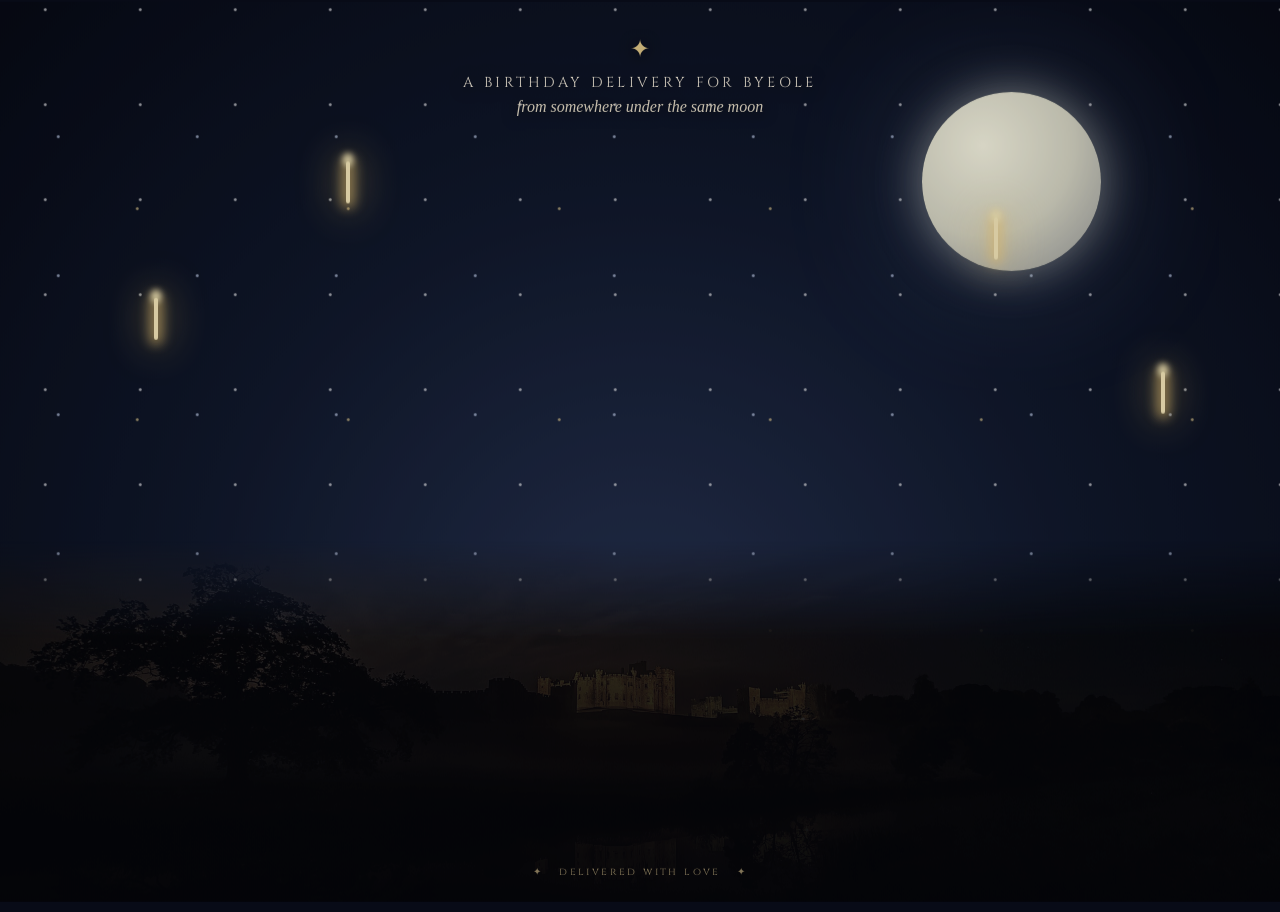
==== commit ced5d60f: "Add files via upload" ====
--- a/journey.html
+++ b/journey.html
@@ -1 +1,2 @@
-<!doctype html><html lang="en"><head><meta charset="UTF-8"><meta name="viewport" content="width=device-width,initial-scale=1"><title>Our Next Chapter</title><link rel="preconnect" href="https://fonts.googleapis.com"><link rel="stylesheet" href="https://fonts.googleapis.com/css2?family=Cinzel:wght@500;600;700&family=IM+Fell+English:ital@0;1&family=Parisienne&display=swap"><link rel="stylesheet" href="style.css"><link rel="stylesheet" href="pages.css"></head><body><main class="page-stage journey-stage"><section class="finale standalone"><div class="patronus">✦</div><p class="eyebrow">OUR NEXT CHAPTER</p><h1 id="houseWelcome">One month down.</h1><p id="journeyCopy">A whole lifetime of little moments still to come.</p><a class="journey-button" href="platform.html">Keep going with me <span>→</span></a></section></main><script>const h=new URLSearchParams(location.search).get('house');const copy={gryffindor:'For every brave adventure we have yet to take.',ravenclaw:'For every late-night thought I cannot wait to share.',hufflepuff:'For every quiet, comfortable moment beside you.',slytherin:'For every beautiful plan we will make together.'};if(h){document.querySelector('#journeyCopy').textContent=copy[h]||copy.hufflepuff}</script></body></html>
+<!doctype html>
+<html lang="en"><head><meta charset="UTF-8"><meta name="viewport" content="width=device-width,initial-scale=1"><meta http-equiv="refresh" content="0; url=index.html"><title>A Birthday Adventure for Byeole</title></head><body><p><a href="index.html">Open Byeole’s birthday adventure →</a></p></body></html>
